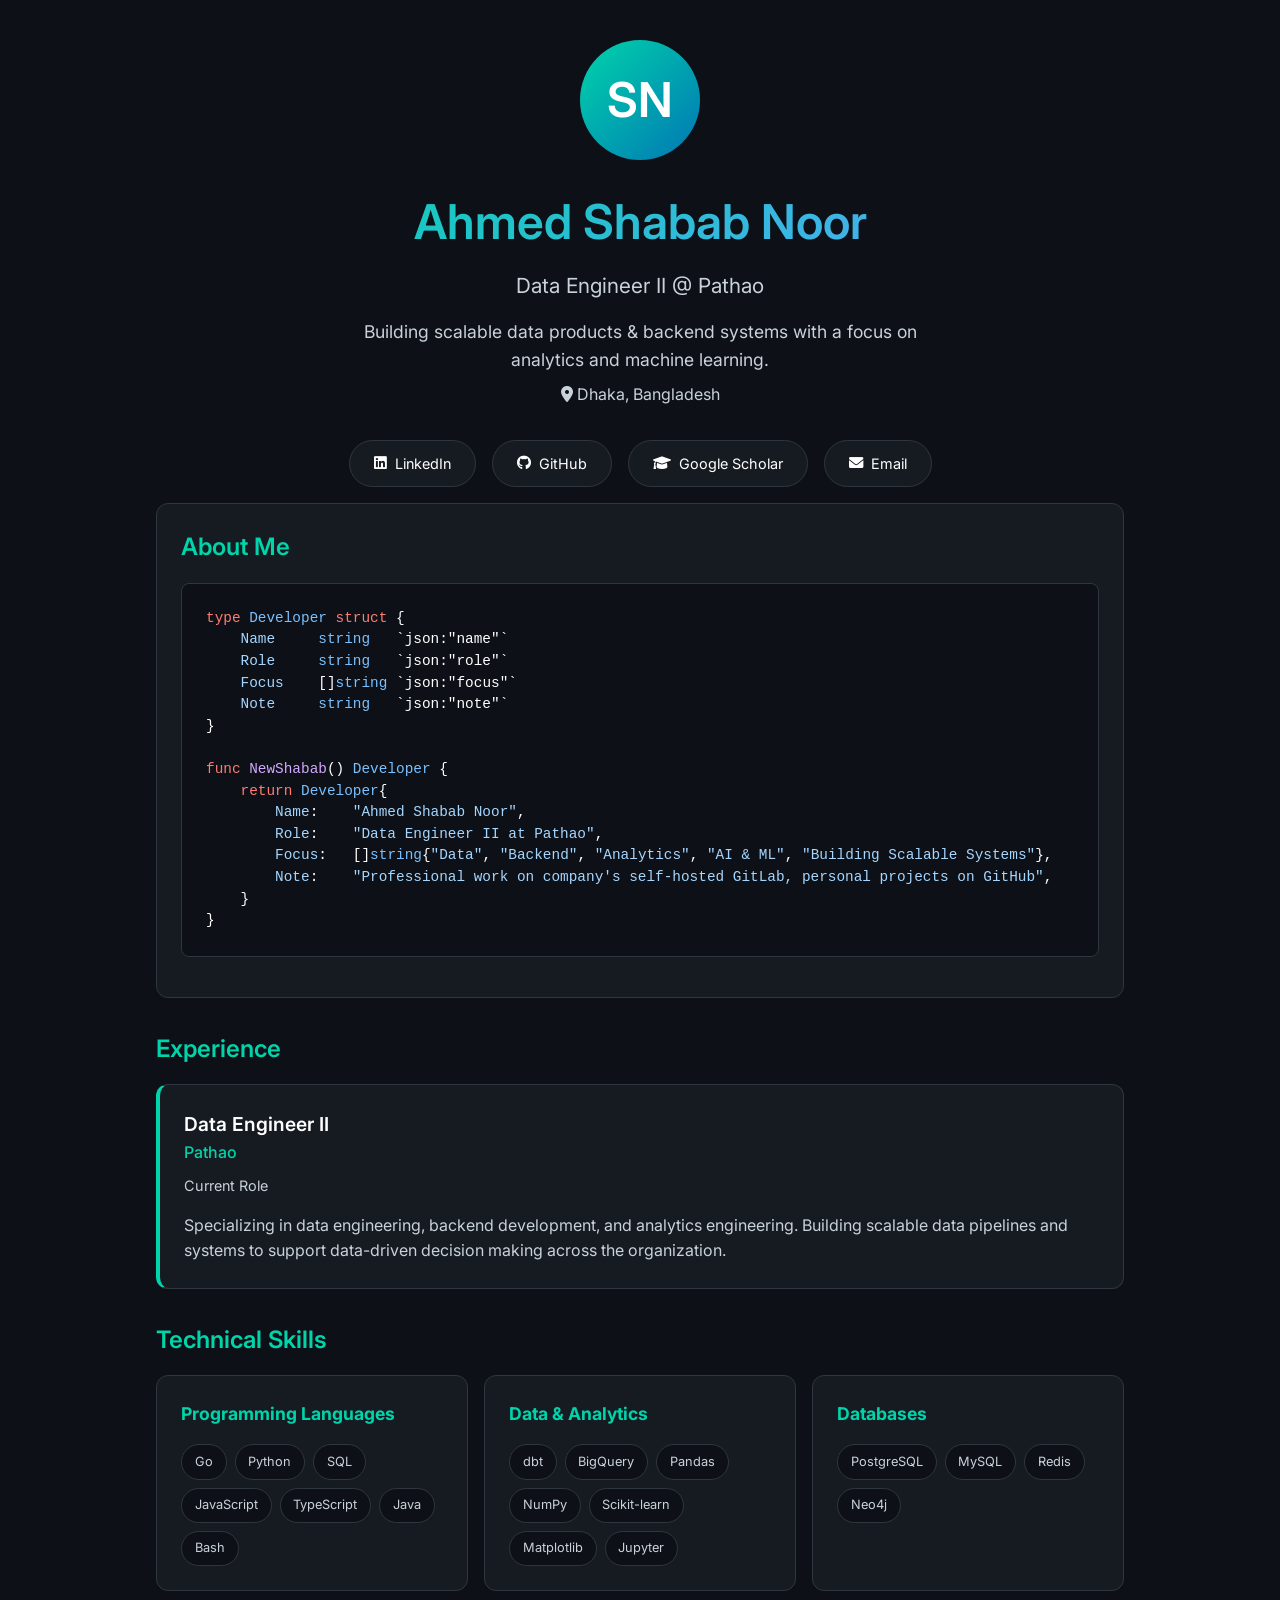
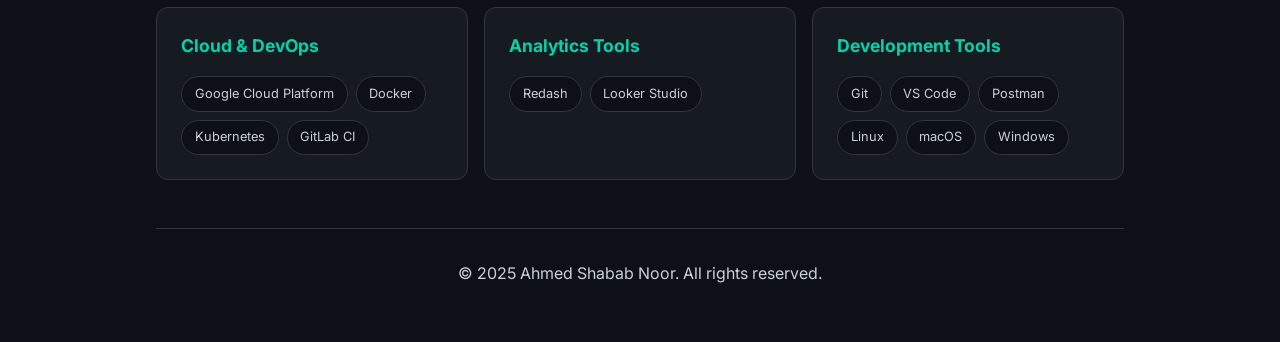
==== index.html @ 333c9f67 "feat: add initial structure for personal portfolio with styling and content" ====
<!DOCTYPE html>
<html lang="en">
<head>
    <meta charset="UTF-8">
    <meta name="viewport" content="width=device-width, initial-scale=1.0">
    <title>Ahmed Shabab Noor - Data Engineer</title>
    <link rel="preconnect" href="https://fonts.googleapis.com">
    <link rel="preconnect" href="https://fonts.gstatic.com" crossorigin>
    <link href="https://fonts.googleapis.com/css2?family=Inter:wght@300;400;500;600&display=swap" rel="stylesheet">
    <link rel="stylesheet" href="https://cdnjs.cloudflare.com/ajax/libs/font-awesome/6.0.0/css/all.min.css">
    <style>
        :root {
            --primary-color: #00D4AA;
            --dark-bg: #0d1117;
            --text-primary: #ffffff;
            --text-secondary: #c9d1d9;
            --card-bg: #161b22;
            --border-color: #30363d;
        }

        * {
            margin: 0;
            padding: 0;
            box-sizing: border-box;
        }

        body {
            font-family: 'Inter', sans-serif;
            background: var(--dark-bg);
            color: var(--text-primary);
            line-height: 1.6;
        }

        .container {
            max-width: 1000px;
            margin: 0 auto;
            padding: 1.5rem 1rem;
        }

        /* Header Section */
        .header {
            text-align: center;
            margin-bottom: 1rem;
            padding: 1rem 0;
        }

        .profile-img {
            width: 120px;
            height: 120px;
            border-radius: 50%;
            margin: 0 auto 1.5rem;
            background: linear-gradient(135deg, var(--primary-color), #0077B5);
            display: flex;
            align-items: center;
            justify-content: center;
            font-size: 3rem;
            font-weight: 600;
        }

        .name {
            font-size: 3rem;
            font-weight: 600;
            margin-bottom: 0.5rem;
            background: linear-gradient(135deg, var(--primary-color), #58A6FF);
            -webkit-background-clip: text;
            -webkit-text-fill-color: transparent;
            background-clip: text;
        }

        .title {
            font-size: 1.3rem;
            color: var(--text-secondary);
            margin-bottom: 1rem;
        }

        .tagline {
            font-size: 1.1rem;
            color: var(--text-secondary);
            max-width: 600px;
            margin: 0 auto 0.5rem;
        }

        .location {
            font-size: 1rem;
            color: var(--text-secondary);
            margin-top: 0.5rem;
        }

        /* Navigation */
        .nav {
            display: flex;
            justify-content: center;
            gap: 1rem;
            margin: 1rem 0;
            flex-wrap: wrap;
        }

        .nav-link {
            display: inline-flex;
            align-items: center;
            gap: 0.5rem;
            padding: 0.7rem 1.5rem;
            background: var(--card-bg);
            border: 1px solid var(--border-color);
            border-radius: 50px;
            text-decoration: none;
            color: var(--text-primary);
            transition: all 0.3s ease;
            font-size: 0.9rem;
        }

        .nav-link:hover {
            background: var(--primary-color);
            color: var(--dark-bg);
            transform: translateY(-2px);
            box-shadow: 0 4px 12px rgba(0, 212, 170, 0.3);
        }

        /* Sections */
        .section {
            margin-bottom: 2rem;
        }

        .section-title {
            font-size: 1.5rem;
            font-weight: 600;
            margin-bottom: 1rem;
            color: var(--primary-color);
        }

        /* About Section */
        .about {
            background: var(--card-bg);
            border: 1px solid var(--border-color);
            border-radius: 12px;
            padding: 1.5rem;
            margin-bottom: 2rem;
        }

        .code-block {
            background: #0d1117;
            border: 1px solid var(--border-color);
            border-radius: 8px;
            padding: 1.5rem;
            margin: 1rem 0;
            font-family: 'Fira Code', monospace;
            font-size: 0.9rem;
            overflow-x: auto;
        }

        .code-block pre {
            margin: 0;
            white-space: pre;
            line-height: 1.5;
        }

        .keyword { color: #ff7b72; }
        .type { color: #79c0ff; }
        .string { color: #a5d6ff; }
        .function { color: #d2a8ff; }

        /* Skills Grid */
        .skills-grid {
            display: grid;
            grid-template-columns: repeat(auto-fit, minmax(250px, 1fr));
            gap: 1rem;
        }

        .skill-category {
            background: var(--card-bg);
            border: 1px solid var(--border-color);
            border-radius: 12px;
            padding: 1.5rem;
        }

        .skill-category h3 {
            color: var(--primary-color);
            margin-bottom: 1rem;
            font-size: 1.1rem;
        }

        .skill-tags {
            display: flex;
            flex-wrap: wrap;
            gap: 0.5rem;
        }

        .skill-tag {
            background: var(--dark-bg);
            border: 1px solid var(--border-color);
            padding: 0.4rem 0.8rem;
            border-radius: 20px;
            font-size: 0.8rem;
            color: var(--text-secondary);
        }

        /* Experience */
        .experience-item {
            background: var(--card-bg);
            border: 1px solid var(--border-color);
            border-radius: 12px;
            padding: 1.5rem;
            margin-bottom: 1rem;
            border-left: 4px solid var(--primary-color);
        }

        .job-title {
            font-size: 1.2rem;
            font-weight: 600;
            color: var(--text-primary);
        }

        .company {
            color: var(--primary-color);
            font-weight: 500;
            margin-bottom: 0.5rem;
        }

        .duration {
            color: var(--text-secondary);
            font-size: 0.9rem;
            margin-bottom: 1rem;
        }

        .job-description {
            color: var(--text-secondary);
            line-height: 1.6;
        }

        /* Footer */
        .footer {
            text-align: center;
            padding: 2rem 0;
            border-top: 1px solid var(--border-color);
            margin-top: 3rem;
            color: var(--text-secondary);
        }

        /* Responsive */
        @media (max-width: 768px) {
            .name {
                font-size: 2.2rem;
            }
            .container {
                padding: 1rem;
            }
            .nav {
                flex-direction: column;
                align-items: center;
            }
        }
    </style>
</head>

<body>
    <div class="container">
        <!-- Header -->
        <header class="header">
            <div class="profile-img">SN</div>
            <h1 class="name">Ahmed Shabab Noor</h1>
            <p class="title">Data Engineer II @ Pathao</p>
            <p class="tagline">Building scalable data products & backend systems with a focus on analytics and machine learning.</p>
            <p class="location"><i class="fas fa-map-marker-alt"></i> Dhaka, Bangladesh</p>
        </header>

        <!-- Navigation -->
        <nav class="nav">
            <a href="https://linkedin.com/in/ashababnoor" class="nav-link" target="_blank">
                <i class="fab fa-linkedin"></i> LinkedIn
            </a>
            <a href="https://github.com/ashababnoor" class="nav-link" target="_blank">
                <i class="fab fa-github"></i> GitHub
            </a>
            <a href="https://scholar.google.com/citations?user=b6chKnEAAAAJ" class="nav-link" target="_blank">
                <i class="fas fa-graduation-cap"></i> Google Scholar
            </a>
            <a href="mailto:ashababnoor@gmail.com" class="nav-link">
                <i class="fas fa-envelope"></i> Email
            </a>
        </nav>

        <!-- About Section -->
        <section class="section about">
            <h2 class="section-title">About Me</h2>
            <div class="code-block">
<pre><span class="keyword">type</span> <span class="type">Developer</span> <span class="keyword">struct</span> {
    <span class="string">Name</span>     <span class="type">string</span>   `json:"name"`
    <span class="string">Role</span>     <span class="type">string</span>   `json:"role"`  
    <span class="string">Focus</span>    []<span class="type">string</span> `json:"focus"`
    <span class="string">Note</span>     <span class="type">string</span>   `json:"note"`
}

<span class="keyword">func</span> <span class="function">NewShabab</span>() <span class="type">Developer</span> {
    <span class="keyword">return</span> <span class="type">Developer</span>{
        <span class="string">Name</span>:    <span class="string">"Ahmed Shabab Noor"</span>,
        <span class="string">Role</span>:    <span class="string">"Data Engineer II at Pathao"</span>,
        <span class="string">Focus</span>:   []<span class="type">string</span>{<span class="string">"Data"</span>, <span class="string">"Backend"</span>, <span class="string">"Analytics"</span>, <span class="string">"AI & ML"</span>, <span class="string">"Building Scalable Systems"</span>},
        <span class="string">Note</span>:    <span class="string">"Professional work on company's self-hosted GitLab, personal projects on GitHub"</span>,
    }
}</pre>
            </div>
        </section>

        <!-- Experience Section -->
        <section class="section">
            <h2 class="section-title">Experience</h2>
            <div class="experience-item">
                <div class="job-title">Data Engineer II</div>
                <div class="company"><a href="https://pathao.com/?lang=en" target="_blank" style="color: var(--primary-color); text-decoration: none;">Pathao</a></div>
                <div class="duration">Current Role</div>
                <div class="job-description">
                    Specializing in data engineering, backend development, and analytics engineering. 
                    Building scalable data pipelines and systems to support data-driven decision making 
                    across the organization.
                </div>
            </div>
        </section>

        <!-- Skills Section -->
        <section class="section">
            <h2 class="section-title">Technical Skills</h2>
            <div class="skills-grid">
                <div class="skill-category">
                    <h3>Programming Languages</h3>
                    <div class="skill-tags">
                        <span class="skill-tag">Go</span>
                        <span class="skill-tag">Python</span>
                        <span class="skill-tag">SQL</span>
                        <span class="skill-tag">JavaScript</span>
                        <span class="skill-tag">TypeScript</span>
                        <span class="skill-tag">Java</span>
                        <span class="skill-tag">Bash</span>
                    </div>
                </div>
                
                <div class="skill-category">
                    <h3>Data & Analytics</h3>
                    <div class="skill-tags">
                        <span class="skill-tag">dbt</span>
                        <span class="skill-tag">BigQuery</span>
                        <span class="skill-tag">Pandas</span>
                        <span class="skill-tag">NumPy</span>
                        <span class="skill-tag">Scikit-learn</span>
                        <span class="skill-tag">Matplotlib</span>
                        <span class="skill-tag">Jupyter</span>
                    </div>
                </div>
                
                <div class="skill-category">
                    <h3>Databases</h3>
                    <div class="skill-tags">
                        <span class="skill-tag">PostgreSQL</span>
                        <span class="skill-tag">MySQL</span>
                        <span class="skill-tag">Redis</span>
                        <span class="skill-tag">Neo4j</span>
                    </div>
                </div>
                
                <div class="skill-category">
                    <h3>Cloud & DevOps</h3>
                    <div class="skill-tags">
                        <span class="skill-tag">Google Cloud Platform</span>
                        <span class="skill-tag">Docker</span>
                        <span class="skill-tag">Kubernetes</span>
                        <span class="skill-tag">GitLab CI</span>
                    </div>
                </div>
                
                <div class="skill-category">
                    <h3>Analytics Tools</h3>
                    <div class="skill-tags">
                        <span class="skill-tag">Redash</span>
                        <span class="skill-tag">Looker Studio</span>
                    </div>
                </div>
                
                <div class="skill-category">
                    <h3>Development Tools</h3>
                    <div class="skill-tags">
                        <span class="skill-tag">Git</span>
                        <span class="skill-tag">VS Code</span>
                        <span class="skill-tag">Postman</span>
                        <span class="skill-tag">Linux</span>
                        <span class="skill-tag">macOS</span>
                        <span class="skill-tag">Windows</span>
                    </div>
                </div>
            </div>
        </section>

        <!-- Footer -->
        <footer class="footer">
            <p>&copy; 2025 Ahmed Shabab Noor. All rights reserved.</p>
        </footer>
    </div>
</body>
</html>
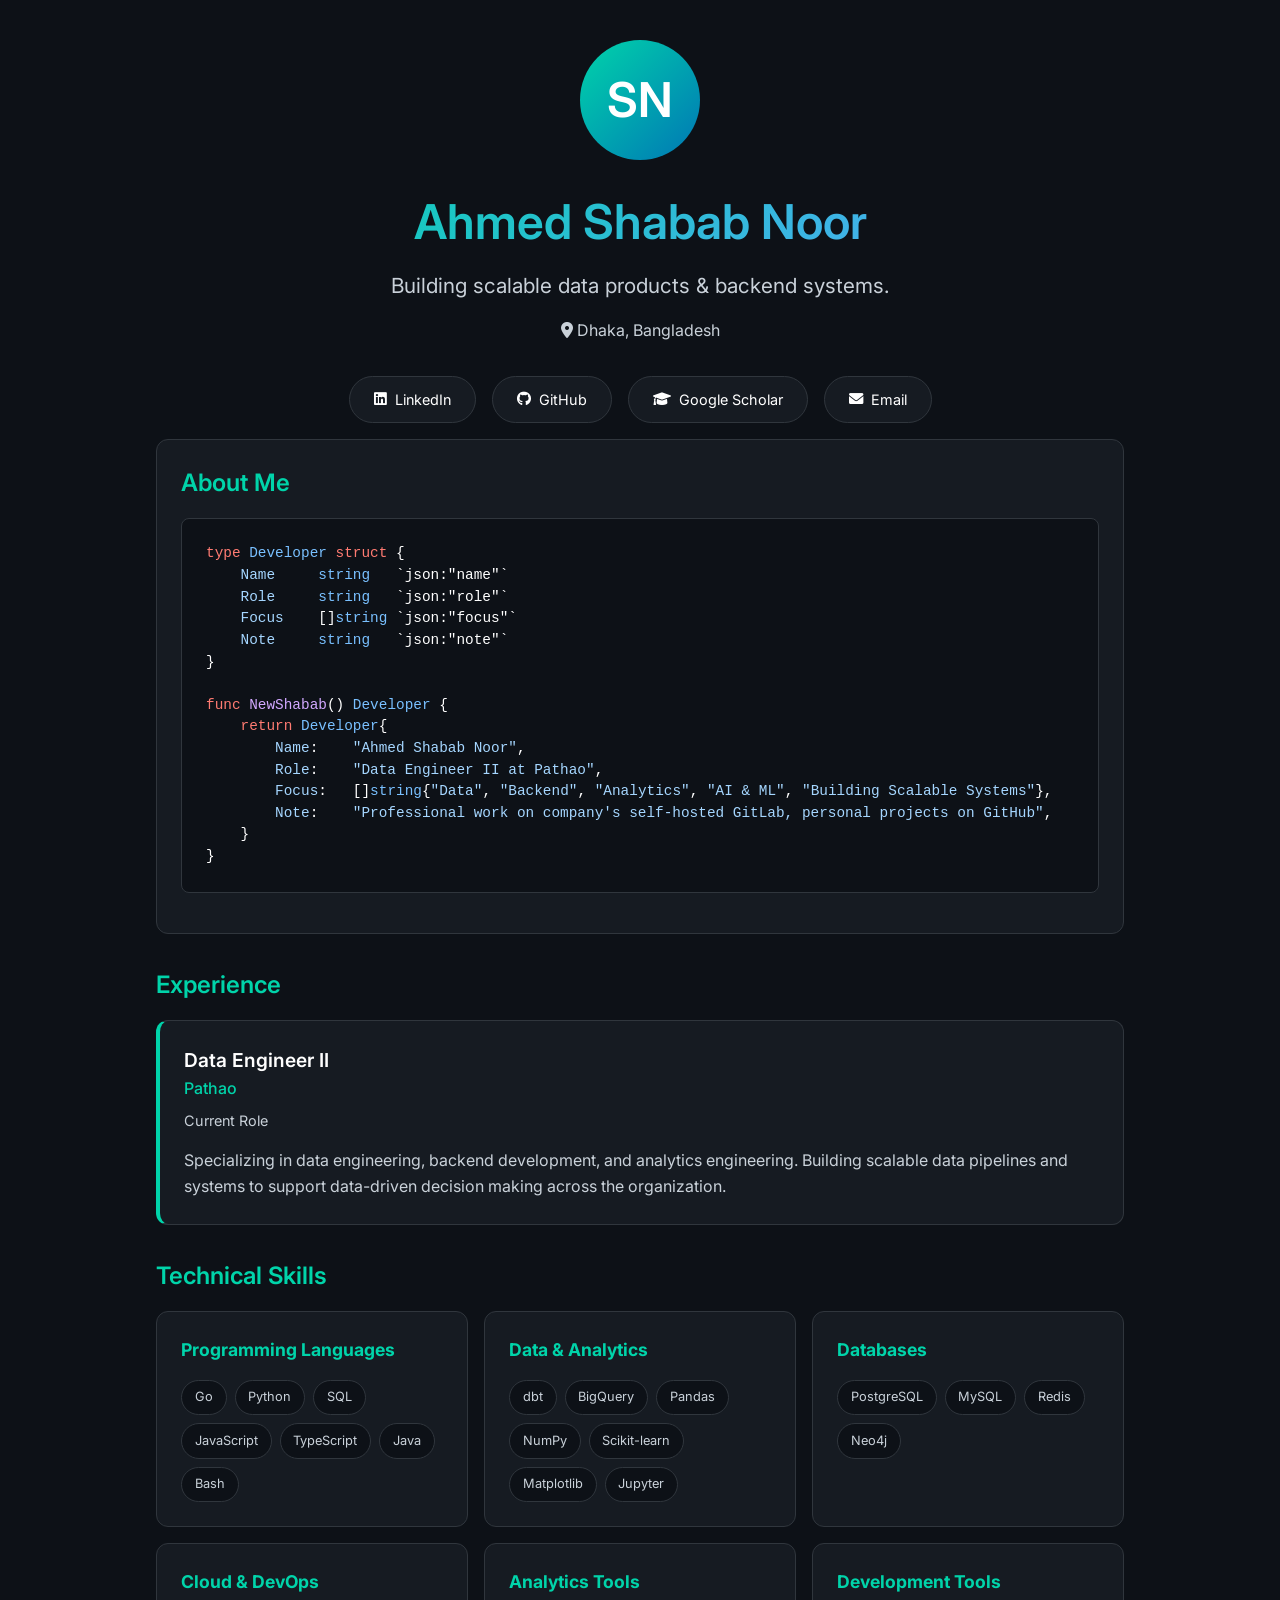
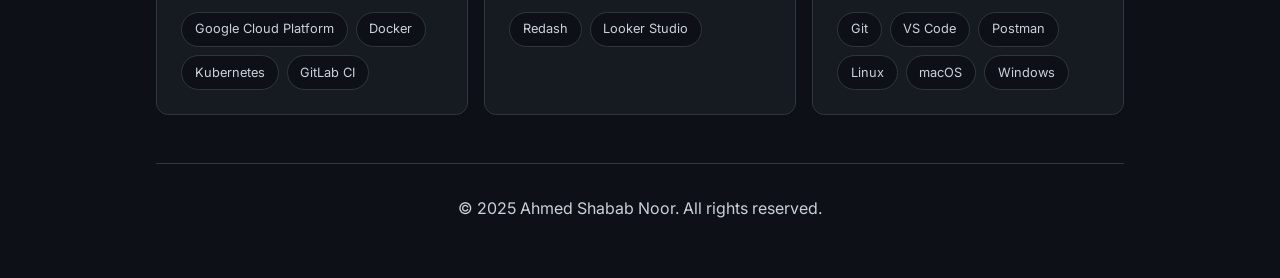
==== commit 4ff8b38f: "refactor: remove inline styles and update header content for clarity" ====
--- a/index.html
+++ b/index.html
@@ -8,248 +8,7 @@
     <link rel="preconnect" href="https://fonts.gstatic.com" crossorigin>
     <link href="https://fonts.googleapis.com/css2?family=Inter:wght@300;400;500;600&display=swap" rel="stylesheet">
     <link rel="stylesheet" href="https://cdnjs.cloudflare.com/ajax/libs/font-awesome/6.0.0/css/all.min.css">
-    <style>
-        :root {
-            --primary-color: #00D4AA;
-            --dark-bg: #0d1117;
-            --text-primary: #ffffff;
-            --text-secondary: #c9d1d9;
-            --card-bg: #161b22;
-            --border-color: #30363d;
-        }
-
-        * {
-            margin: 0;
-            padding: 0;
-            box-sizing: border-box;
-        }
-
-        body {
-            font-family: 'Inter', sans-serif;
-            background: var(--dark-bg);
-            color: var(--text-primary);
-            line-height: 1.6;
-        }
-
-        .container {
-            max-width: 1000px;
-            margin: 0 auto;
-            padding: 1.5rem 1rem;
-        }
-
-        /* Header Section */
-        .header {
-            text-align: center;
-            margin-bottom: 1rem;
-            padding: 1rem 0;
-        }
-
-        .profile-img {
-            width: 120px;
-            height: 120px;
-            border-radius: 50%;
-            margin: 0 auto 1.5rem;
-            background: linear-gradient(135deg, var(--primary-color), #0077B5);
-            display: flex;
-            align-items: center;
-            justify-content: center;
-            font-size: 3rem;
-            font-weight: 600;
-        }
-
-        .name {
-            font-size: 3rem;
-            font-weight: 600;
-            margin-bottom: 0.5rem;
-            background: linear-gradient(135deg, var(--primary-color), #58A6FF);
-            -webkit-background-clip: text;
-            -webkit-text-fill-color: transparent;
-            background-clip: text;
-        }
-
-        .title {
-            font-size: 1.3rem;
-            color: var(--text-secondary);
-            margin-bottom: 1rem;
-        }
-
-        .tagline {
-            font-size: 1.1rem;
-            color: var(--text-secondary);
-            max-width: 600px;
-            margin: 0 auto 0.5rem;
-        }
-
-        .location {
-            font-size: 1rem;
-            color: var(--text-secondary);
-            margin-top: 0.5rem;
-        }
-
-        /* Navigation */
-        .nav {
-            display: flex;
-            justify-content: center;
-            gap: 1rem;
-            margin: 1rem 0;
-            flex-wrap: wrap;
-        }
-
-        .nav-link {
-            display: inline-flex;
-            align-items: center;
-            gap: 0.5rem;
-            padding: 0.7rem 1.5rem;
-            background: var(--card-bg);
-            border: 1px solid var(--border-color);
-            border-radius: 50px;
-            text-decoration: none;
-            color: var(--text-primary);
-            transition: all 0.3s ease;
-            font-size: 0.9rem;
-        }
-
-        .nav-link:hover {
-            background: var(--primary-color);
-            color: var(--dark-bg);
-            transform: translateY(-2px);
-            box-shadow: 0 4px 12px rgba(0, 212, 170, 0.3);
-        }
-
-        /* Sections */
-        .section {
-            margin-bottom: 2rem;
-        }
-
-        .section-title {
-            font-size: 1.5rem;
-            font-weight: 600;
-            margin-bottom: 1rem;
-            color: var(--primary-color);
-        }
-
-        /* About Section */
-        .about {
-            background: var(--card-bg);
-            border: 1px solid var(--border-color);
-            border-radius: 12px;
-            padding: 1.5rem;
-            margin-bottom: 2rem;
-        }
-
-        .code-block {
-            background: #0d1117;
-            border: 1px solid var(--border-color);
-            border-radius: 8px;
-            padding: 1.5rem;
-            margin: 1rem 0;
-            font-family: 'Fira Code', monospace;
-            font-size: 0.9rem;
-            overflow-x: auto;
-        }
-
-        .code-block pre {
-            margin: 0;
-            white-space: pre;
-            line-height: 1.5;
-        }
-
-        .keyword { color: #ff7b72; }
-        .type { color: #79c0ff; }
-        .string { color: #a5d6ff; }
-        .function { color: #d2a8ff; }
-
-        /* Skills Grid */
-        .skills-grid {
-            display: grid;
-            grid-template-columns: repeat(auto-fit, minmax(250px, 1fr));
-            gap: 1rem;
-        }
-
-        .skill-category {
-            background: var(--card-bg);
-            border: 1px solid var(--border-color);
-            border-radius: 12px;
-            padding: 1.5rem;
-        }
-
-        .skill-category h3 {
-            color: var(--primary-color);
-            margin-bottom: 1rem;
-            font-size: 1.1rem;
-        }
-
-        .skill-tags {
-            display: flex;
-            flex-wrap: wrap;
-            gap: 0.5rem;
-        }
-
-        .skill-tag {
-            background: var(--dark-bg);
-            border: 1px solid var(--border-color);
-            padding: 0.4rem 0.8rem;
-            border-radius: 20px;
-            font-size: 0.8rem;
-            color: var(--text-secondary);
-        }
-
-        /* Experience */
-        .experience-item {
-            background: var(--card-bg);
-            border: 1px solid var(--border-color);
-            border-radius: 12px;
-            padding: 1.5rem;
-            margin-bottom: 1rem;
-            border-left: 4px solid var(--primary-color);
-        }
-
-        .job-title {
-            font-size: 1.2rem;
-            font-weight: 600;
-            color: var(--text-primary);
-        }
-
-        .company {
-            color: var(--primary-color);
-            font-weight: 500;
-            margin-bottom: 0.5rem;
-        }
-
-        .duration {
-            color: var(--text-secondary);
-            font-size: 0.9rem;
-            margin-bottom: 1rem;
-        }
-
-        .job-description {
-            color: var(--text-secondary);
-            line-height: 1.6;
-        }
-
-        /* Footer */
-        .footer {
-            text-align: center;
-            padding: 2rem 0;
-            border-top: 1px solid var(--border-color);
-            margin-top: 3rem;
-            color: var(--text-secondary);
-        }
-
-        /* Responsive */
-        @media (max-width: 768px) {
-            .name {
-                font-size: 2.2rem;
-            }
-            .container {
-                padding: 1rem;
-            }
-            .nav {
-                flex-direction: column;
-                align-items: center;
-            }
-        }
-    </style>
+    <link rel="stylesheet" href="style.css">
 </head>
 
 <body>
@@ -258,8 +17,9 @@
         <header class="header">
             <div class="profile-img">SN</div>
             <h1 class="name">Ahmed Shabab Noor</h1>
-            <p class="title">Data Engineer II @ Pathao</p>
-            <p class="tagline">Building scalable data products & backend systems with a focus on analytics and machine learning.</p>
+            <!-- <p class="title">Data Engineer II @ Pathao</p> -->
+            <!-- <p class="tagline">Building scalable data products & backend systems.</p> -->
+            <p class="title">Building scalable data products & backend systems.</p>
             <p class="location"><i class="fas fa-map-marker-alt"></i> Dhaka, Bangladesh</p>
         </header>
 
--- a/style.css
+++ b/style.css
@@ -0,0 +1,240 @@
+:root {
+    --primary-color: #00D4AA;
+    --dark-bg: #0d1117;
+    --text-primary: #ffffff;
+    --text-secondary: #c9d1d9;
+    --card-bg: #161b22;
+    --border-color: #30363d;
+}
+
+* {
+    margin: 0;
+    padding: 0;
+    box-sizing: border-box;
+}
+
+body {
+    font-family: 'Inter', sans-serif;
+    background: var(--dark-bg);
+    color: var(--text-primary);
+    line-height: 1.6;
+}
+
+.container {
+    max-width: 1000px;
+    margin: 0 auto;
+    padding: 1.5rem 1rem;
+}
+
+/* Header Section */
+.header {
+    text-align: center;
+    margin-bottom: 1rem;
+    padding: 1rem 0;
+}
+
+.profile-img {
+    width: 120px;
+    height: 120px;
+    border-radius: 50%;
+    margin: 0 auto 1.5rem;
+    background: linear-gradient(135deg, var(--primary-color), #0077B5);
+    display: flex;
+    align-items: center;
+    justify-content: center;
+    font-size: 3rem;
+    font-weight: 600;
+}
+
+.name {
+    font-size: 3rem;
+    font-weight: 600;
+    margin-bottom: 0.5rem;
+    background: linear-gradient(135deg, var(--primary-color), #58A6FF);
+    -webkit-background-clip: text;
+    -webkit-text-fill-color: transparent;
+    background-clip: text;
+}
+
+.title {
+    font-size: 1.3rem;
+    color: var(--text-secondary);
+    margin-bottom: 1rem;
+}
+
+.tagline {
+    font-size: 1.1rem;
+    color: var(--text-secondary);
+    max-width: 600px;
+    margin: 0 auto 0.5rem;
+}
+
+.location {
+    font-size: 1rem;
+    color: var(--text-secondary);
+    margin-top: 0.5rem;
+}
+
+/* Navigation */
+.nav {
+    display: flex;
+    justify-content: center;
+    gap: 1rem;
+    margin: 1rem 0;
+    flex-wrap: wrap;
+}
+
+.nav-link {
+    display: inline-flex;
+    align-items: center;
+    gap: 0.5rem;
+    padding: 0.7rem 1.5rem;
+    background: var(--card-bg);
+    border: 1px solid var(--border-color);
+    border-radius: 50px;
+    text-decoration: none;
+    color: var(--text-primary);
+    transition: all 0.3s ease;
+    font-size: 0.9rem;
+}
+
+.nav-link:hover {
+    background: var(--primary-color);
+    color: var(--dark-bg);
+    transform: translateY(-2px);
+    box-shadow: 0 4px 12px rgba(0, 212, 170, 0.3);
+}
+
+/* Sections */
+.section {
+    margin-bottom: 2rem;
+}
+
+.section-title {
+    font-size: 1.5rem;
+    font-weight: 600;
+    margin-bottom: 1rem;
+    color: var(--primary-color);
+}
+
+/* About Section */
+.about {
+    background: var(--card-bg);
+    border: 1px solid var(--border-color);
+    border-radius: 12px;
+    padding: 1.5rem;
+    margin-bottom: 2rem;
+}
+
+.code-block {
+    background: #0d1117;
+    border: 1px solid var(--border-color);
+    border-radius: 8px;
+    padding: 1.5rem;
+    margin: 1rem 0;
+    font-family: 'Fira Code', monospace;
+    font-size: 0.9rem;
+    overflow-x: auto;
+}
+
+.code-block pre {
+    margin: 0;
+    white-space: pre;
+    line-height: 1.5;
+}
+
+.keyword { color: #ff7b72; }
+.type { color: #79c0ff; }
+.string { color: #a5d6ff; }
+.function { color: #d2a8ff; }
+
+/* Skills Grid */
+.skills-grid {
+    display: grid;
+    grid-template-columns: repeat(auto-fit, minmax(250px, 1fr));
+    gap: 1rem;
+}
+
+.skill-category {
+    background: var(--card-bg);
+    border: 1px solid var(--border-color);
+    border-radius: 12px;
+    padding: 1.5rem;
+}
+
+.skill-category h3 {
+    color: var(--primary-color);
+    margin-bottom: 1rem;
+    font-size: 1.1rem;
+}
+
+.skill-tags {
+    display: flex;
+    flex-wrap: wrap;
+    gap: 0.5rem;
+}
+
+.skill-tag {
+    background: var(--dark-bg);
+    border: 1px solid var(--border-color);
+    padding: 0.4rem 0.8rem;
+    border-radius: 20px;
+    font-size: 0.8rem;
+    color: var(--text-secondary);
+}
+
+/* Experience */
+.experience-item {
+    background: var(--card-bg);
+    border: 1px solid var(--border-color);
+    border-radius: 12px;
+    padding: 1.5rem;
+    margin-bottom: 1rem;
+    border-left: 4px solid var(--primary-color);
+}
+
+.job-title {
+    font-size: 1.2rem;
+    font-weight: 600;
+    color: var(--text-primary);
+}
+
+.company {
+    color: var(--primary-color);
+    font-weight: 500;
+    margin-bottom: 0.5rem;
+}
+
+.duration {
+    color: var(--text-secondary);
+    font-size: 0.9rem;
+    margin-bottom: 1rem;
+}
+
+.job-description {
+    color: var(--text-secondary);
+    line-height: 1.6;
+}
+
+/* Footer */
+.footer {
+    text-align: center;
+    padding: 2rem 0;
+    border-top: 1px solid var(--border-color);
+    margin-top: 3rem;
+    color: var(--text-secondary);
+}
+
+/* Responsive */
+@media (max-width: 768px) {
+    .name {
+        font-size: 2.2rem;
+    }
+    .container {
+        padding: 1rem;
+    }
+    .nav {
+        flex-direction: column;
+        align-items: center;
+    }
+}
